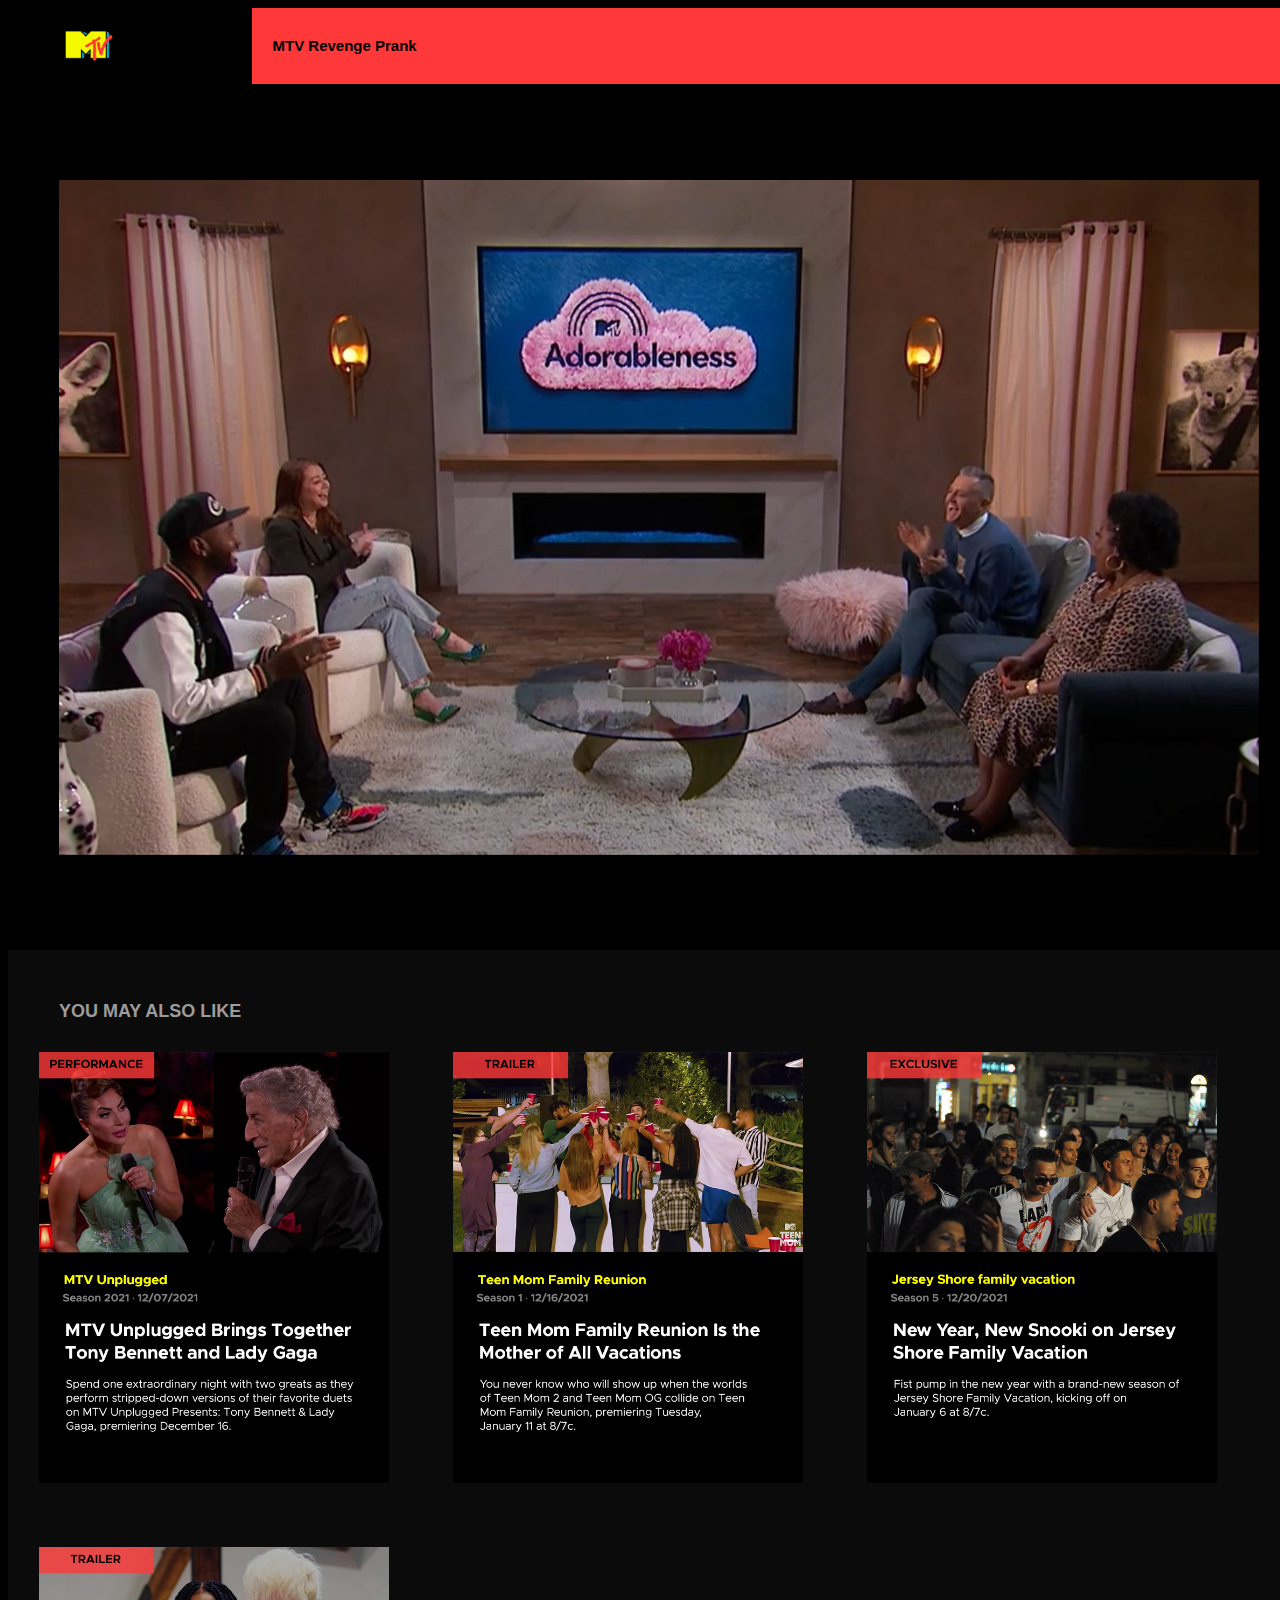
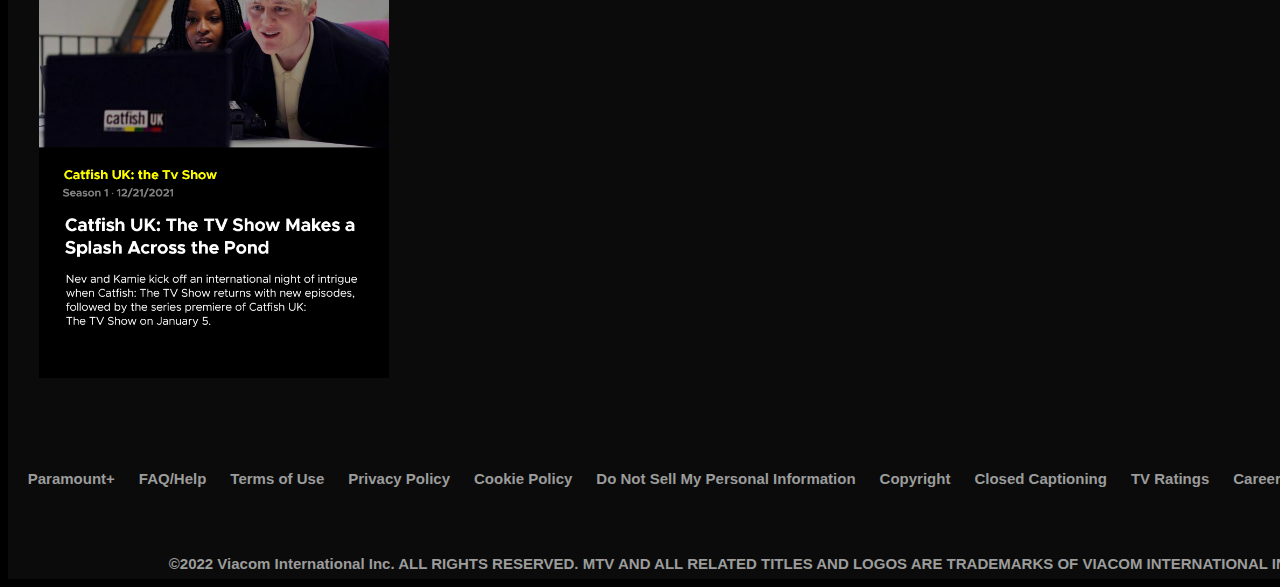
==== adorableness.html @ bcc1ad27 "commit" ====
<html>
 <link rel="stylesheet" href="video.css" type="text/css">
 <body>
   <table width="100%" border=0 cellspacing=0 align="center">
     <thead div class="fixed">
     <tr>
       <td width="10%" bgcolor="black"><img class="mtv" src="mtvlogo.png"></td>
       <td width="50%" bgcolor="#ff3939"><span class="titoloserie">MTV Revenge Prank</span></td>
       <td width="40%" bgcolor="#ff3939"><span class="menuserie">Episodes&Videos Playlists Cast</span></td>
     </tr>
     </thead>
     <tr>
       <td colspan="2" rowspan="2">
           <img src="adorableness_video.jpg">
       </td>
       <td height="50px"><button class="button">Watch the full episode</button></td>
      </tr>
      <tr>
        <td valign="top"><h1>REVENGE PRANK</h1>
            <h2>The Prank That Fell<br />from the Sky</h2>
            <h3>Season 1 E 1 • 06/25/2020</h3>
            <p>After Garrick became the victim of<br />a viral pregnancy prank at the hands<br />of his wife, he calls on Pauly to stage a terrifying incident to get his revenge.</p>
        </td>
      </tr>
      <tr>
        <td class="sfondoepisodes" colspan="3"><h4>YOU MAY ALSO LIKE</h4>
                        <img class="episodes" src="ladygaga.jpg">
                        <img class="episodes" src="teenmom.jpg">
                        <img class="episodes" src="jersey.jpg">
                        <img class="episodes" src="catfish.jpg">
        </td>
      </tr>
      <tr>
        <td class="sfondoepisodes" colspan="3" height="140px" align="center">
          <a href="#">Paramount+</a>
          <a href="#">FAQ/Help</a>
          <a href="#">Terms of Use</a>
          <a href="#">Privacy Policy</a>
          <a href="#">Cookie Policy</a>
          <a href="#">Do Not Sell My Personal Information</a>
          <a href="#">Copyright</a>
          <a href="#">Closed Captioning</a>
          <a href="#">TV Ratings</a>
          <a href="#">Careers</a>
          <a href="#">Keep ViacomCBS</a>
        </td>
      </tr>
      <tr>
        <td class="sfondoepisodes" colspan="3" height="30px" align="center">
          <h5>©2022 Viacom International Inc. ALL RIGHTS RESERVED. MTV AND ALL RELATED TITLES AND LOGOS ARE TRADEMARKS OF VIACOM INTERNATIONAL INC</h5>
        </td>
      </tr>
---- video.css ----
body {
  background-color: black;
}
.fixed {
  position: sticky;
  width: 500px;
  height: 20px;
  top: 0%;
  left: 50%;
  z-index: 1;
}
.mtv {
  padding: 20px 50px;
  width: 60px;
}
img {
  padding: 20px 50px;
  width: 1200px;
}
.titoloserie {
  color: black;
  font-family: "Metropolis", "Helvetica", sans-serif;
  font-weight: bold;
  font-size: 15px;
  text-indent: 20px;
  display: block;
  margin; auto;
}
.menuserie {
  color: black;
  font-family: "Metropolis", "Helvetica", sans-serif;
  font-weight: bold;
  font-size: 15px;
  text-align: left;
  margin-left: 20px;
  display: block;
  margin; auto;
  word-spacing: 10px;
}
.menuserie:hover{
  cursor: grab;
}
.button {
  background-color: #FFFF00;
  border: none;
  color: black;
  padding: 15px 15px;
  text-align: center;
  text-decoration: none;
  display: inline-block;
  font-family: "Metropolis", "Helvetica", sans-serif;
  font-weight: bold;
  font-size: 16px;
  margin: 20px 20px;
  cursor: pointer;
}
.button:hover {
  background-color: #00acd0;
}
h1 {
  color: #FFFF00;
  font-family: "Metropolis", "Helvetica", sans-serif;
  font-weight: bold;
  font-size: 15px;
  text-align: left;
  margin: 20px 20px;
  display: block;
  margin-top: 60px;
}
h2 {
  color: white;
  font-family: "Metropolis", "Helvetica", sans-serif;
  font-weight: bold;
  font-size: 30px;
  text-align: left;
  margin: 20px 20px;
  display: block;
}
h3 {
  color: #9C9C9C;
  font-family: "Metropolis", "Helvetica", sans-serif;
  font-weight: bold;
  font-size: 15px;
  text-align: left;
  margin: 20px 20px;
  display: block;
}
h4 {
  color: #9C9C9C;
  font-family: "Metropolis", "Helvetica", sans-serif;
  font-weight: bold;
  font-size: 18px;
  text-align: left;
  margin-left: 50px;
  margin-top: 50px;
  margin-bottom: 0px;
  display: block;
}
p {
  color: white;
  font-family: "Metropolis", "Helvetica", sans-serif;
  font-size: 15px;
  text-align: left;
  margin: 20px 20px;
  display: block;
  line-height: 1.5;
}
.sfondoepisodes {
  background-color: #0A0B0A;
}
.episodes {
  width: 350px;
  -webkit-transition: all 0.5s ease; /* Safari and Chrome */
  -moz-transition: all 0.5s ease; /* Firefox */
  -ms-transition: all 0.5s ease; /* IE 9 */
  -o-transition: all 0.5s ease; /* Opera */
  transition: all 0.5s ease;
  display: inline;
  margin:0 auto;
  padding: 30px;
  align: center;
}
.episodes:hover {
  -webkit-transform:scale(102%); /* Safari and Chrome */
  -moz-transform:scale(102%); /* Firefox */
  -ms-transform:scale(102%); /* IE 9 */
  -o-transform:scale(102%); /* Opera */
  transform:scale(102%);
  cursor: grab;
}
a {
  color: #9C9C9C;
  font-family: "Metropolis", "Helvetica", sans-serif;
  font-weight: bold;
  font-size: 15px;
  text-align: center;
  padding: 10px;
  display: inline;
  text-decoration: none;
}
a:hover {
  color: #FFFF00;
}
h5 {
  color: #9C9C9C;
  font-family: "Metropolis", "Helvetica", sans-serif;
  font-weight: bold;
  font-size: 15px;
  text-align: center;
  padding: 10px;
  display: inline;
  text-decoration: none;
}
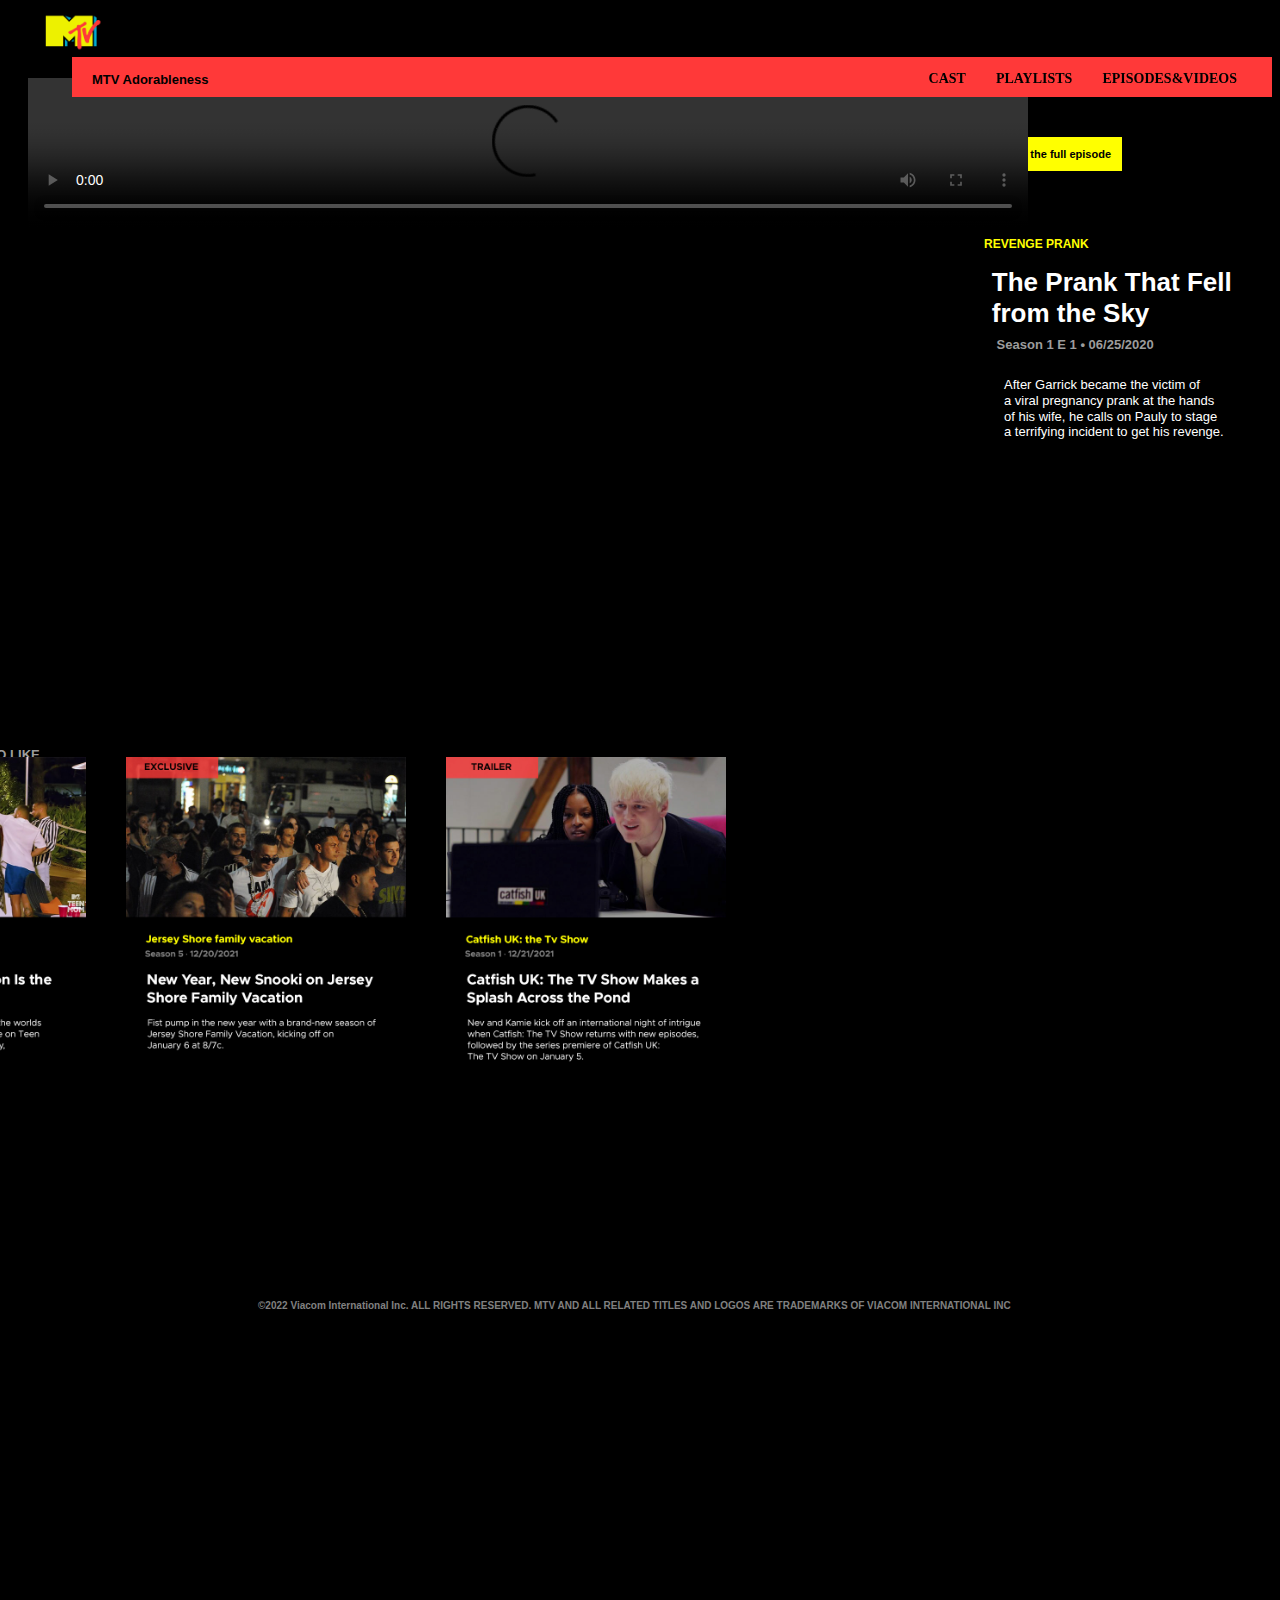
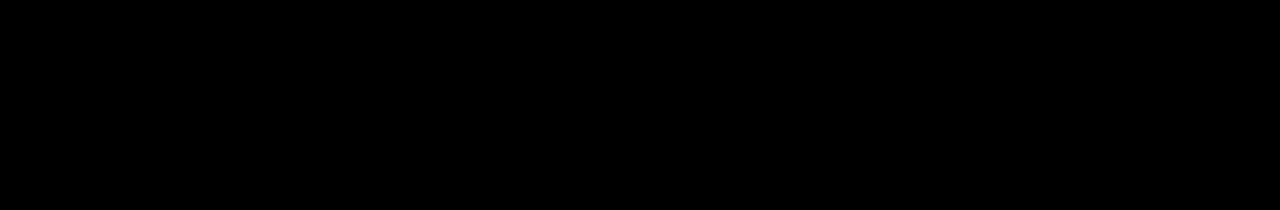
==== commit 0a8824c8: "inserito adorableness" ====
--- a/adorableness.html
+++ b/adorableness.html
@@ -1,52 +1,33 @@
 <html>
- <link rel="stylesheet" href="video.css" type="text/css">
+ <link rel="stylesheet" href="videolink.css" type="text/css">
  <body>
-   <table width="100%" border=0 cellspacing=0 align="center">
-     <thead div class="fixed">
-     <tr>
-       <td width="10%" bgcolor="black"><img class="mtv" src="mtvlogo.png"></td>
-       <td width="50%" bgcolor="#ff3939"><span class="titoloserie">MTV Revenge Prank</span></td>
-       <td width="40%" bgcolor="#ff3939"><span class="menuserie">Episodes&Videos Playlists Cast</span></td>
-     </tr>
-     </thead>
-     <tr>
-       <td colspan="2" rowspan="2">
-           <img src="adorableness_video.jpg">
-       </td>
-       <td height="50px"><button class="button">Watch the full episode</button></td>
-      </tr>
-      <tr>
-        <td valign="top"><h1>REVENGE PRANK</h1>
-            <h2>The Prank That Fell<br />from the Sky</h2>
-            <h3>Season 1 E 1 • 06/25/2020</h3>
-            <p>After Garrick became the victim of<br />a viral pregnancy prank at the hands<br />of his wife, he calls on Pauly to stage a terrifying incident to get his revenge.</p>
-        </td>
-      </tr>
-      <tr>
-        <td class="sfondoepisodes" colspan="3"><h4>YOU MAY ALSO LIKE</h4>
-                        <img class="episodes" src="ladygaga.jpg">
-                        <img class="episodes" src="teenmom.jpg">
-                        <img class="episodes" src="jersey.jpg">
-                        <img class="episodes" src="catfish.jpg">
-        </td>
-      </tr>
-      <tr>
-        <td class="sfondoepisodes" colspan="3" height="140px" align="center">
-          <a href="#">Paramount+</a>
-          <a href="#">FAQ/Help</a>
-          <a href="#">Terms of Use</a>
-          <a href="#">Privacy Policy</a>
-          <a href="#">Cookie Policy</a>
-          <a href="#">Do Not Sell My Personal Information</a>
-          <a href="#">Copyright</a>
-          <a href="#">Closed Captioning</a>
-          <a href="#">TV Ratings</a>
-          <a href="#">Careers</a>
-          <a href="#">Keep ViacomCBS</a>
-        </td>
-      </tr>
-      <tr>
-        <td class="sfondoepisodes" colspan="3" height="30px" align="center">
-          <h5>©2022 Viacom International Inc. ALL RIGHTS RESERVED. MTV AND ALL RELATED TITLES AND LOGOS ARE TRADEMARKS OF VIACOM INTERNATIONAL INC</h5>
-        </td>
-      </tr>
+  <div class="sticky">
+  <img class="logo" src="mtvlogo.png">
+   <div class="barrafissa">
+    <h1>MTV Adorableness</h1>
+    <div id="drop-menu">
+     <ul id="menu">
+       <li><a href="#">Episodes&Videos</a></li>
+       <li><a href="#">Playlists</a></li>
+       <li><a href="#">Cast</a></li>
+     </ul>
+    </div>
+  </div>
+</div>
+    <video controls>
+     <source src="adorableness.mp4" type="video/mp4">
+     Your browser does not support the video tag.
+     </video>
+      <button class="button">Watch the full episode</button>
+       <div class="titologiallo">REVENGE PRANK</div>
+       <div class="titolobianco">The Prank That Fell<br />from the Sky</div>
+       <div class="stagionedata">Season 1 E 1 • 06/25/2020</div>
+        <p>After Garrick became the victim of<br />a viral pregnancy prank at the hands<br />of his wife, he calls on Pauly to stage<br />a terrifying incident to get his revenge.</p>
+     <div class="aggiunti">YOU MAY ALSO LIKE</div>
+     <div id="container">
+        <img class="episodes" src="ladygaga.jpg">
+        <img class="episodes" src="teenmom.jpg">
+        <img class="episodes" src="jersey.jpg">
+        <img class="episodes" src="catfish.jpg">
+     </div>
+       <h2>©2022 Viacom International Inc. ALL RIGHTS RESERVED. MTV AND ALL RELATED TITLES AND LOGOS ARE TRADEMARKS OF VIACOM INTERNATIONAL INC</h2>
--- a/videolink.css
+++ b/videolink.css
@@ -0,0 +1,200 @@
+body {
+  background-color: black;
+}
+.sticky {
+  position: sticky;
+  top: 0;
+  z-index: 1;
+}
+.barrafissa {
+  position: sticky;
+  float: right;
+  width: 1200px;
+  height: 40px;
+  top: 0;
+  padding: 0;
+  z-index: 0;
+  background-color: #ff3939;
+}
+.logo {
+  position: sticky;
+  width: 70px;
+  float: left;
+  margin: 5px 30px;
+}
+h1 {
+  color: black;
+  font-family: "Metropolis", "Helvetica", sans-serif;
+  font-weight: bold;
+  font-size: 13px;
+  position: relative;
+  margin: auto;
+  text-align: left;
+  padding: 15px 20px;
+}
+#drop-menu {
+  position: absolute;
+  top: 2px;
+	margin-left: 40%;
+	padding: 0;
+	width: 700px;
+  background-color: none;
+}
+/*menu*/
+ul#menu {
+	margin: 0;
+	padding: 0;
+	list-style: none;
+	float:right;
+	width: 700px;
+  font-family: "Metropolis", sans serif;
+  font-weight: bold;
+  font-size: 14px;
+}
+ul#menu li {
+	margin:0;
+	padding:0;
+	float:right;
+	display: block;
+	border-right: none;
+	position: relative;
+}
+ul#menu li a {
+	float: right;
+	padding:12px 15px;
+	color: black;
+	text-transform: uppercase;
+	text-decoration:none;
+	-webkit-transition: all 0.6s ease;
+	-moz-transition: all 0.6s ease;
+	-ms-transition: all 0.6s ease;
+	-o-transition: all 0.6s ease;
+	transition: all 0.6s ease;
+}
+ul#menu li a:hover {
+  background-color: none;
+	color:#fff
+}
+video {
+  position: absolute;
+  width: 1000px;
+  float: left;
+  margin: 70px -110px;
+}
+.button {
+  float: right;
+  background-color: #FFFF00;
+  border: none;
+  color: black;
+  padding: 11px 11px;
+  text-align: center;
+  text-decoration: none;
+  display: inline-block;
+  font-family: "Metropolis", "Helvetica", sans-serif;
+  font-weight: bold;
+  font-size: 11px;
+  margin-top: 40px;
+  margin-right: 150px;
+  cursor: pointer;
+}
+.button:hover {
+  background-color: #00acd0;
+}
+.titologiallo {
+  position: relative;
+  float: right;
+  color: #FFFF00;
+  font-family: "Metropolis", "Helvetica", sans-serif;
+  font-weight: bold;
+  font-size: 12px;
+  margin-right: -105px;
+  display: block;
+  margin-top: 140px;
+}
+.titolobianco {
+  position: relative;
+  float: right;
+  color: white;
+  font-family: "Metropolis", "Helvetica", sans-serif;
+  font-weight: bold;
+  font-size: 26px;
+  margin-right: -248px;
+  display: block;
+  margin-top: 170px;
+}
+.stagionedata {
+  position: relative;
+  float: right;
+  color: #9C9C9C;
+  font-family: "Metropolis", "Helvetica", sans-serif;
+  font-weight: bold;
+  font-size: 13px;
+  margin-right: -170px;
+  display: block;
+  margin-top: 240px;
+}
+p {
+  position: relative;
+  float: right;
+  color: white;
+  font-family: "Metropolis", "Helvetica", sans-serif;
+  font-size: 13px;
+  margin-right: -240px;
+  display: block;
+  margin-top: 280px;
+  line-height: 1.2;
+}
+#container {
+  display:-webkit-flex;
+  display:-moz-flex;
+  display:-ms-flex;
+  display:flex;
+  -webkit-flex-direction:row;
+  flex-direction:row;
+  -webkit-justify-content:center;
+  justify-content:center;
+}
+.episodes {
+  width: 280px;
+  position: relative;
+  float: left;
+  left: 50px;
+  -webkit-transition: all 0.5s ease; /* Safari and Chrome */
+  -moz-transition: all 0.5s ease; /* Firefox */
+  -ms-transition: all 0.5s ease; /* IE 9 */
+  -o-transition: all 0.5s ease; /* Opera */
+  transition: all 0.5s ease;
+  display: inline;
+  margin: 700px auto;
+  padding: 0px 20px ;
+}
+.episodes:hover {
+  -webkit-transform:scale(98%); /* Safari and Chrome */
+  -moz-transform:scale(98%); /* Firefox */
+  -ms-transform:scale(98%); /* IE 9 */
+  -o-transform:scale(98%); /* Opera */
+  transform:scale(98%);
+  cursor: grab;
+}
+.aggiunti {
+  position: relative;
+  float: left;
+  color: #9C9C9C;
+  font-family: "Metropolis", "Helvetica", sans-serif;
+  font-weight: bold;
+  font-size: 13px;
+  margin-left: -100px;
+  display: block;
+  margin-top: 650px;
+}
+h2 {
+  color: #808080;
+  font-family: "Metropolis", "Helvetica", sans-serif;
+  font-weight: bold;
+  font-size: 10px;
+  position: absolute;
+  margin: auto;
+  top: 1300px;
+  text-align: center;
+  padding: 0 250px;
+}
